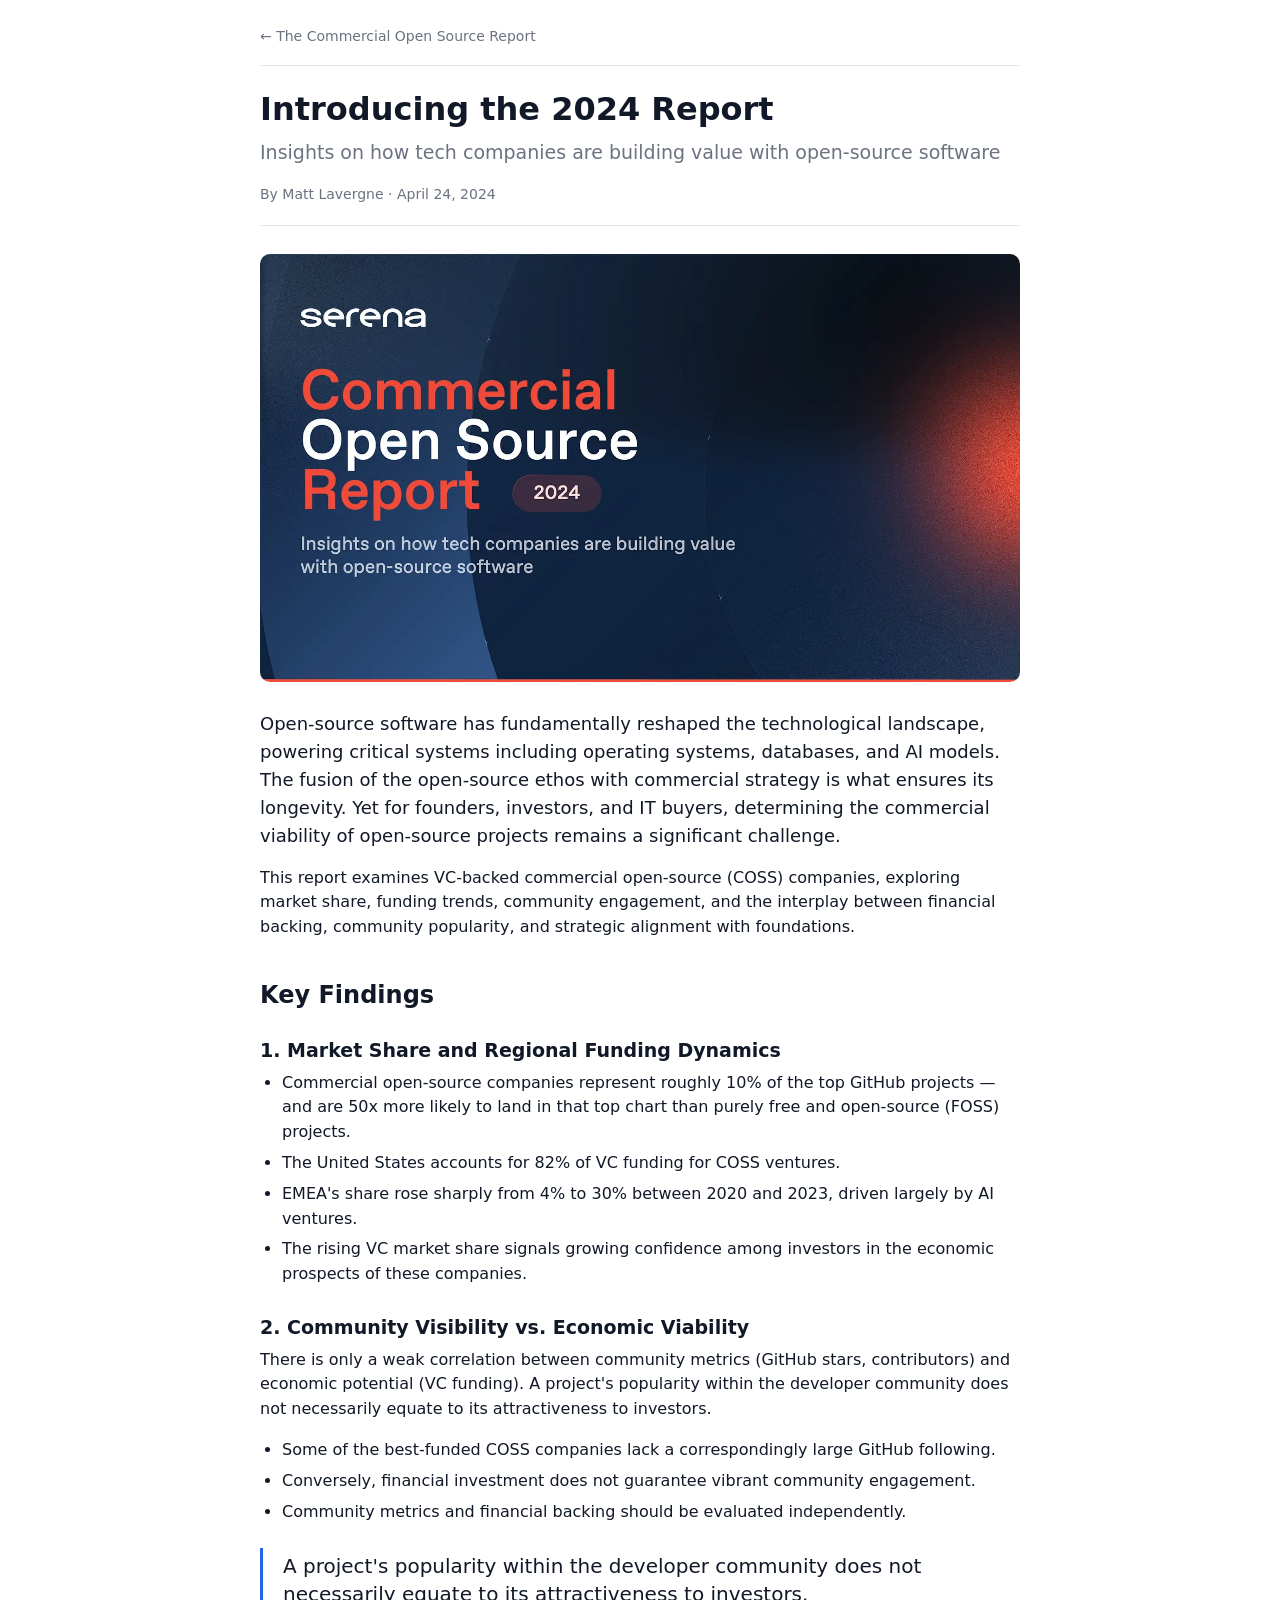
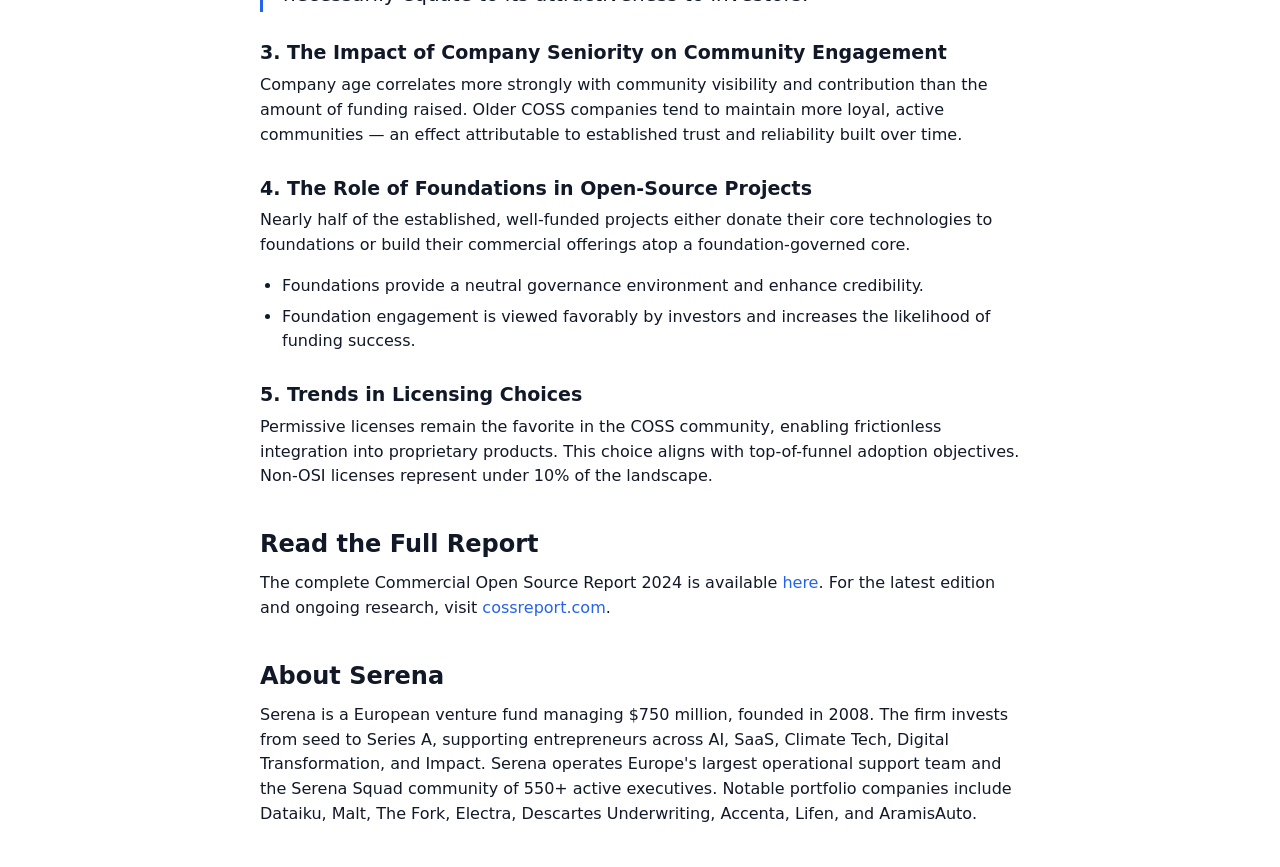
==== introducing-the-2024-report.html @ ab25f58d "add 2024 report article + fix home page link to avoid duplicated url" ====
<!doctype html>
<html lang="en">
<head>
  <meta charset="utf-8" />
  <meta name="viewport" content="width=device-width, initial-scale=1" />
  <title>Introducing the 2024 Report — The Commercial Open Source Report</title>
  <meta name="description" content="Insights on how tech companies are building value with open-source software. Highlights from the Commercial Open Source Report 2024: market share, regional funding, community engagement, foundations, and licensing trends." />
  <meta name="keywords" content="commercial open source, COSS, open source report 2024, venture capital, GitHub, open source foundations, open source licensing, Serena Capital, Matthieu Lavergne" />
  <link rel="canonical" href="https://cossreport.com/introducing-the-2024-report.html" />
  <link rel="preconnect" href="https://docs.google.com" />

  <!-- Open Graph / Facebook -->
  <meta property="og:type" content="article" />
  <meta property="og:title" content="Introducing the 2024 Report" />
  <meta property="og:description" content="Insights on how tech companies are building value with open-source software." />
  <meta property="og:url" content="https://cossreport.com/introducing-the-2024-report.html" />
  <meta property="og:image" content="https://cossreport.com/assets/1_OHlVWCBgszJWWDDEQt6hXA.webp" />

  <!-- Twitter -->
  <meta property="twitter:card" content="summary_large_image" />
  <meta property="twitter:title" content="Introducing the 2024 Report" />
  <meta property="twitter:description" content="Insights on how tech companies are building value with open-source software." />
  <meta property="twitter:image" content="https://cossreport.com/assets/1_OHlVWCBgszJWWDDEQt6hXA.webp" />

  <!-- Structured Data -->
  <script type="application/ld+json">
  {
    "@context": "https://schema.org",
    "@type": "Article",
    "headline": "Introducing the 2024 Report",
    "description": "Insights on how tech companies are building value with open-source software.",
    "url": "https://cossreport.com/introducing-the-2024-report.html",
    "author": {
      "@type": "Person",
      "name": "Matt Lavergne",
      "jobTitle": "Partner",
      "worksFor": {
        "@type": "Organization",
        "name": "Serena Capital"
      },
      "url": "https://github.com/Krasavchik"
    },
    "publisher": {
      "@type": "Organization",
      "name": "Serena Capital",
      "url": "https://www.serena.vc"
    },
    "datePublished": "2024-04-24",
    "inLanguage": "en"
  }
  </script>
  <style>
    :root {
      --bg: #ffffff;
      --text: #111827;
      --muted: #6b7280;
      --border: #e5e7eb;
      --link: #2563eb;
    }
    @media (prefers-color-scheme: dark) {
      :root {
        --bg: #0b0f17;
        --text: #e5e7eb;
        --muted: #9ca3af;
        --border: #1f2937;
        --link: #60a5fa;
      }
    }
    body {
      margin: 0; background: var(--bg); color: var(--text);
      font: 16px/1.55 system-ui, -apple-system, Segoe UI, Roboto, Ubuntu, Cantarell, Noto Sans, Helvetica Neue, Arial;
    }
    a { color: var(--link); text-decoration: none; }
    a:hover { text-decoration: underline; }
    .wrap { max-width: 760px; margin: 0 auto; padding: 24px; }
    header { padding-bottom: 16px; border-bottom: 1px solid var(--border); }
    .back { color: var(--muted); font-size: 14px; }
    .back:hover { color: var(--link); }

    article { margin-top: 24px; }
    article h1 { font-size: 32px; line-height: 1.2; margin: 0 0 10px; }
    article .deck { font-size: 19px; color: var(--muted); margin: 0 0 16px; }
    article .byline { color: var(--muted); font-size: 14px; padding-bottom: 20px; border-bottom: 1px solid var(--border); }
    article h2 { font-size: 24px; line-height: 1.25; margin: 40px 0 12px; }
    article h3 { font-size: 19px; line-height: 1.3; margin: 28px 0 8px; }
    article p { margin: 0 0 16px; }
    article ul, article ol { margin: 0 0 16px; padding-left: 22px; }
    article li { margin: 6px 0; }
    article blockquote {
      margin: 24px 0; padding: 4px 0 4px 20px;
      border-left: 3px solid var(--link);
      font-size: 20px; line-height: 1.4; color: var(--text);
    }
    article figure { margin: 28px 0; }
    article figure img {
      width: 100%; height: auto; display: block;
      border: 1px solid var(--border); border-radius: 10px; background: #fff;
    }
    article figure.hero img { border: 0; }
    article figcaption { color: var(--muted); font-size: 13px; margin-top: 8px; text-align: center; }
    .lead { font-size: 18px; }
    .disclaimer { margin-top: 40px; padding-top: 16px; border-top: 1px solid var(--border); color: var(--muted); font-size: 13px; }
    footer { margin-top: 28px; padding-top: 16px; border-top: 1px solid var(--border); color: var(--muted); font-size: 14px; }
  </style>

  <!-- Google tag (gtag.js) -->
  <script async src="https://www.googletagmanager.com/gtag/js?id=G-7HDH4NR8Z2"></script>
  <script>
    window.dataLayer = window.dataLayer || [];
    function gtag(){dataLayer.push(arguments);}
    gtag('js', new Date());
    gtag('config', 'G-7HDH4NR8Z2');
  </script>
</head>
<body>
  <div class="wrap">
    <header>
      <a class="back" href="./">← The Commercial Open Source Report</a>
    </header>

    <article>
      <h1>Introducing the 2024 Report</h1>
      <p class="deck">Insights on how tech companies are building value with open-source software</p>
      <div class="byline">By Matt Lavergne · April 24, 2024</div>

      <figure class="hero">
        <img src="./assets/1_OHlVWCBgszJWWDDEQt6hXA.webp" alt="Commercial Open Source Report 2024 — Insights on how tech companies are building value with open-source software" />
      </figure>

      <p class="lead">Open-source software has fundamentally reshaped the technological landscape, powering critical systems including operating systems, databases, and AI models. The fusion of the open-source ethos with commercial strategy is what ensures its longevity. Yet for founders, investors, and IT buyers, determining the commercial viability of open-source projects remains a significant challenge.</p>

      <p>This report examines VC-backed commercial open-source (COSS) companies, exploring market share, funding trends, community engagement, and the interplay between financial backing, community popularity, and strategic alignment with foundations.</p>

      <h2>Key Findings</h2>

      <h3>1. Market Share and Regional Funding Dynamics</h3>
      <ul>
        <li>Commercial open-source companies represent roughly 10% of the top GitHub projects — and are 50x more likely to land in that top chart than purely free and open-source (FOSS) projects.</li>
        <li>The United States accounts for 82% of VC funding for COSS ventures.</li>
        <li>EMEA's share rose sharply from 4% to 30% between 2020 and 2023, driven largely by AI ventures.</li>
        <li>The rising VC market share signals growing confidence among investors in the economic prospects of these companies.</li>
      </ul>

      <h3>2. Community Visibility vs. Economic Viability</h3>
      <p>There is only a weak correlation between community metrics (GitHub stars, contributors) and economic potential (VC funding). A project's popularity within the developer community does not necessarily equate to its attractiveness to investors.</p>
      <ul>
        <li>Some of the best-funded COSS companies lack a correspondingly large GitHub following.</li>
        <li>Conversely, financial investment does not guarantee vibrant community engagement.</li>
        <li>Community metrics and financial backing should be evaluated independently.</li>
      </ul>

      <blockquote>A project's popularity within the developer community does not necessarily equate to its attractiveness to investors.</blockquote>

      <h3>3. The Impact of Company Seniority on Community Engagement</h3>
      <p>Company age correlates more strongly with community visibility and contribution than the amount of funding raised. Older COSS companies tend to maintain more loyal, active communities — an effect attributable to established trust and reliability built over time.</p>

      <h3>4. The Role of Foundations in Open-Source Projects</h3>
      <p>Nearly half of the established, well-funded projects either donate their core technologies to foundations or build their commercial offerings atop a foundation-governed core.</p>
      <ul>
        <li>Foundations provide a neutral governance environment and enhance credibility.</li>
        <li>Foundation engagement is viewed favorably by investors and increases the likelihood of funding success.</li>
      </ul>

      <h3>5. Trends in Licensing Choices</h3>
      <p>Permissive licenses remain the favorite in the COSS community, enabling frictionless integration into proprietary products. This choice aligns with top-of-funnel adoption objectives. Non-OSI licenses represent under 10% of the landscape.</p>

      <h2>Read the Full Report</h2>
      <p>The complete Commercial Open Source Report 2024 is available <a href="https://docsend.com/view/zgbwtzgj72nvzszq?utm_source=cossreport.com&amp;utm_medium=referral&amp;utm_campaign=coss-report-2024" rel="noopener" target="_blank">here</a>. For the latest edition and ongoing research, visit <a href="./">cossreport.com</a>.</p>

      <h2>About Serena</h2>
      <p>Serena is a European venture fund managing $750 million, founded in 2008. The firm invests from seed to Series A, supporting entrepreneurs across AI, SaaS, Climate Tech, Digital Transformation, and Impact. Serena operates Europe's largest operational support team and the Serena Squad community of 550+ active executives. Notable portfolio companies include Dataiku, Malt, The Fork, Electra, Descartes Underwriting, Accenta, Lifen, and AramisAuto.</p>
    </article>
  </div>

  <script>
    document.getElementById('y').textContent = new Date().getFullYear();
  </script>
</body>
</html>
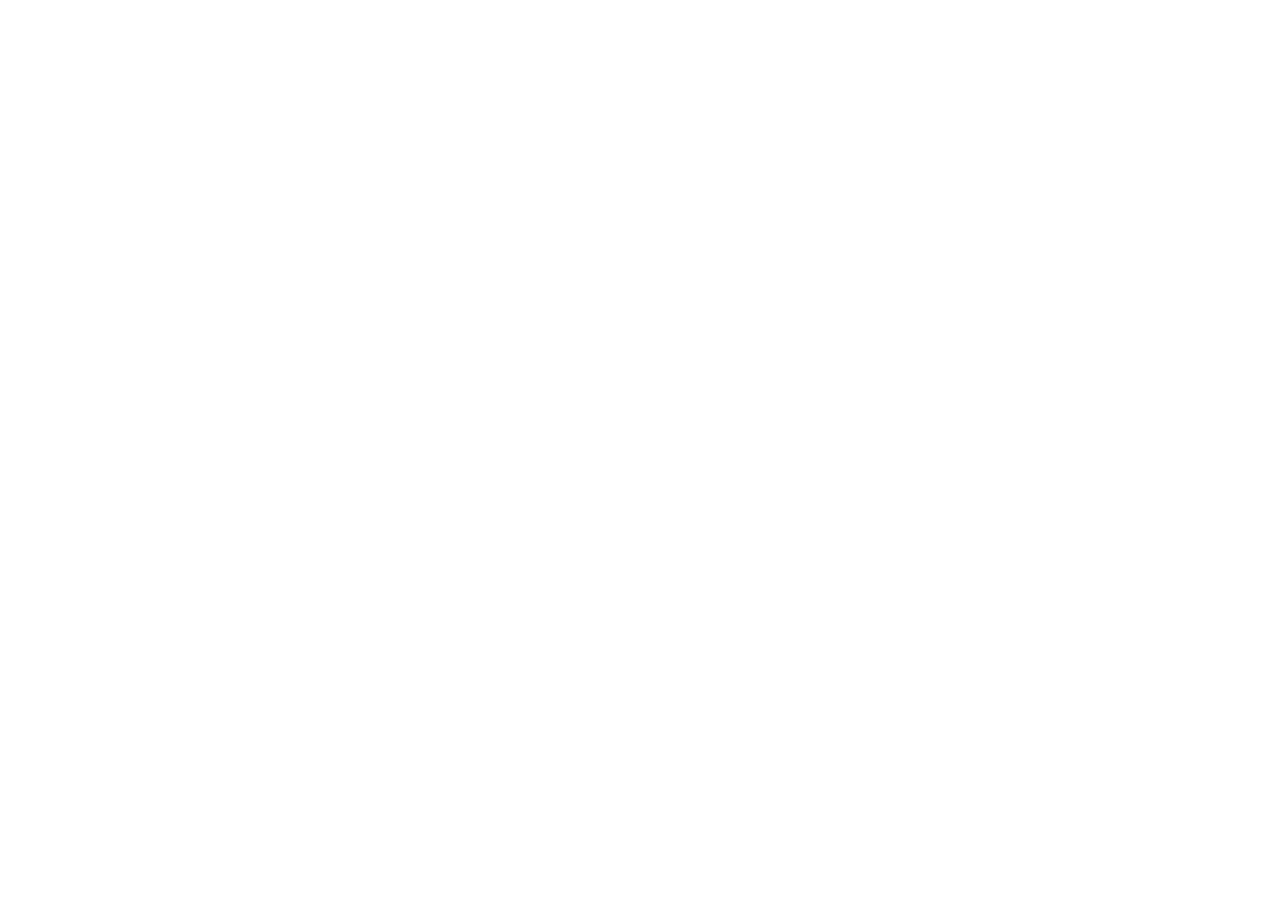
==== commit 77dde8e6: "redirect articles to substack" ====
--- a/introducing-the-2024-report.html
+++ b/introducing-the-2024-report.html
@@ -2,178 +2,13 @@
 <html lang="en">
 <head>
   <meta charset="utf-8" />
-  <meta name="viewport" content="width=device-width, initial-scale=1" />
-  <title>Introducing the 2024 Report — The Commercial Open Source Report</title>
-  <meta name="description" content="Insights on how tech companies are building value with open-source software. Highlights from the Commercial Open Source Report 2024: market share, regional funding, community engagement, foundations, and licensing trends." />
-  <meta name="keywords" content="commercial open source, COSS, open source report 2024, venture capital, GitHub, open source foundations, open source licensing, Serena Capital, Matthieu Lavergne" />
-  <link rel="canonical" href="https://cossreport.com/introducing-the-2024-report.html" />
-  <link rel="preconnect" href="https://docs.google.com" />
-
-  <!-- Open Graph / Facebook -->
-  <meta property="og:type" content="article" />
-  <meta property="og:title" content="Introducing the 2024 Report" />
-  <meta property="og:description" content="Insights on how tech companies are building value with open-source software." />
-  <meta property="og:url" content="https://cossreport.com/introducing-the-2024-report.html" />
-  <meta property="og:image" content="https://cossreport.com/assets/1_OHlVWCBgszJWWDDEQt6hXA.webp" />
-
-  <!-- Twitter -->
-  <meta property="twitter:card" content="summary_large_image" />
-  <meta property="twitter:title" content="Introducing the 2024 Report" />
-  <meta property="twitter:description" content="Insights on how tech companies are building value with open-source software." />
-  <meta property="twitter:image" content="https://cossreport.com/assets/1_OHlVWCBgszJWWDDEQt6hXA.webp" />
-
-  <!-- Structured Data -->
-  <script type="application/ld+json">
-  {
-    "@context": "https://schema.org",
-    "@type": "Article",
-    "headline": "Introducing the 2024 Report",
-    "description": "Insights on how tech companies are building value with open-source software.",
-    "url": "https://cossreport.com/introducing-the-2024-report.html",
-    "author": {
-      "@type": "Person",
-      "name": "Matt Lavergne",
-      "jobTitle": "Partner",
-      "worksFor": {
-        "@type": "Organization",
-        "name": "Serena Capital"
-      },
-      "url": "https://github.com/Krasavchik"
-    },
-    "publisher": {
-      "@type": "Organization",
-      "name": "Serena Capital",
-      "url": "https://www.serena.vc"
-    },
-    "datePublished": "2024-04-24",
-    "inLanguage": "en"
-  }
-  </script>
-  <style>
-    :root {
-      --bg: #ffffff;
-      --text: #111827;
-      --muted: #6b7280;
-      --border: #e5e7eb;
-      --link: #2563eb;
-    }
-    @media (prefers-color-scheme: dark) {
-      :root {
-        --bg: #0b0f17;
-        --text: #e5e7eb;
-        --muted: #9ca3af;
-        --border: #1f2937;
-        --link: #60a5fa;
-      }
-    }
-    body {
-      margin: 0; background: var(--bg); color: var(--text);
-      font: 16px/1.55 system-ui, -apple-system, Segoe UI, Roboto, Ubuntu, Cantarell, Noto Sans, Helvetica Neue, Arial;
-    }
-    a { color: var(--link); text-decoration: none; }
-    a:hover { text-decoration: underline; }
-    .wrap { max-width: 760px; margin: 0 auto; padding: 24px; }
-    header { padding-bottom: 16px; border-bottom: 1px solid var(--border); }
-    .back { color: var(--muted); font-size: 14px; }
-    .back:hover { color: var(--link); }
-
-    article { margin-top: 24px; }
-    article h1 { font-size: 32px; line-height: 1.2; margin: 0 0 10px; }
-    article .deck { font-size: 19px; color: var(--muted); margin: 0 0 16px; }
-    article .byline { color: var(--muted); font-size: 14px; padding-bottom: 20px; border-bottom: 1px solid var(--border); }
-    article h2 { font-size: 24px; line-height: 1.25; margin: 40px 0 12px; }
-    article h3 { font-size: 19px; line-height: 1.3; margin: 28px 0 8px; }
-    article p { margin: 0 0 16px; }
-    article ul, article ol { margin: 0 0 16px; padding-left: 22px; }
-    article li { margin: 6px 0; }
-    article blockquote {
-      margin: 24px 0; padding: 4px 0 4px 20px;
-      border-left: 3px solid var(--link);
-      font-size: 20px; line-height: 1.4; color: var(--text);
-    }
-    article figure { margin: 28px 0; }
-    article figure img {
-      width: 100%; height: auto; display: block;
-      border: 1px solid var(--border); border-radius: 10px; background: #fff;
-    }
-    article figure.hero img { border: 0; }
-    article figcaption { color: var(--muted); font-size: 13px; margin-top: 8px; text-align: center; }
-    .lead { font-size: 18px; }
-    .disclaimer { margin-top: 40px; padding-top: 16px; border-top: 1px solid var(--border); color: var(--muted); font-size: 13px; }
-    footer { margin-top: 28px; padding-top: 16px; border-top: 1px solid var(--border); color: var(--muted); font-size: 14px; }
-  </style>
-
-  <!-- Google tag (gtag.js) -->
-  <script async src="https://www.googletagmanager.com/gtag/js?id=G-7HDH4NR8Z2"></script>
-  <script>
-    window.dataLayer = window.dataLayer || [];
-    function gtag(){dataLayer.push(arguments);}
-    gtag('js', new Date());
-    gtag('config', 'G-7HDH4NR8Z2');
-  </script>
+  <title>Introducing the 2024 Report — Moved</title>
+  <link rel="canonical" href="https://missingprimitives.com/p/the-commercial-open-source-report" />
+  <meta name="robots" content="noindex, follow" />
+  <meta http-equiv="refresh" content="0; url=https://missingprimitives.com/p/the-commercial-open-source-report" />
+  <script>window.location.replace("https://missingprimitives.com/p/the-commercial-open-source-report");</script>
 </head>
 <body>
-  <div class="wrap">
-    <header>
-      <a class="back" href="./">← The Commercial Open Source Report</a>
-    </header>
-
-    <article>
-      <h1>Introducing the 2024 Report</h1>
-      <p class="deck">Insights on how tech companies are building value with open-source software</p>
-      <div class="byline">By Matt Lavergne · April 24, 2024</div>
-
-      <figure class="hero">
-        <img src="./assets/1_OHlVWCBgszJWWDDEQt6hXA.webp" alt="Commercial Open Source Report 2024 — Insights on how tech companies are building value with open-source software" />
-      </figure>
-
-      <p class="lead">Open-source software has fundamentally reshaped the technological landscape, powering critical systems including operating systems, databases, and AI models. The fusion of the open-source ethos with commercial strategy is what ensures its longevity. Yet for founders, investors, and IT buyers, determining the commercial viability of open-source projects remains a significant challenge.</p>
-
-      <p>This report examines VC-backed commercial open-source (COSS) companies, exploring market share, funding trends, community engagement, and the interplay between financial backing, community popularity, and strategic alignment with foundations.</p>
-
-      <h2>Key Findings</h2>
-
-      <h3>1. Market Share and Regional Funding Dynamics</h3>
-      <ul>
-        <li>Commercial open-source companies represent roughly 10% of the top GitHub projects — and are 50x more likely to land in that top chart than purely free and open-source (FOSS) projects.</li>
-        <li>The United States accounts for 82% of VC funding for COSS ventures.</li>
-        <li>EMEA's share rose sharply from 4% to 30% between 2020 and 2023, driven largely by AI ventures.</li>
-        <li>The rising VC market share signals growing confidence among investors in the economic prospects of these companies.</li>
-      </ul>
-
-      <h3>2. Community Visibility vs. Economic Viability</h3>
-      <p>There is only a weak correlation between community metrics (GitHub stars, contributors) and economic potential (VC funding). A project's popularity within the developer community does not necessarily equate to its attractiveness to investors.</p>
-      <ul>
-        <li>Some of the best-funded COSS companies lack a correspondingly large GitHub following.</li>
-        <li>Conversely, financial investment does not guarantee vibrant community engagement.</li>
-        <li>Community metrics and financial backing should be evaluated independently.</li>
-      </ul>
-
-      <blockquote>A project's popularity within the developer community does not necessarily equate to its attractiveness to investors.</blockquote>
-
-      <h3>3. The Impact of Company Seniority on Community Engagement</h3>
-      <p>Company age correlates more strongly with community visibility and contribution than the amount of funding raised. Older COSS companies tend to maintain more loyal, active communities — an effect attributable to established trust and reliability built over time.</p>
-
-      <h3>4. The Role of Foundations in Open-Source Projects</h3>
-      <p>Nearly half of the established, well-funded projects either donate their core technologies to foundations or build their commercial offerings atop a foundation-governed core.</p>
-      <ul>
-        <li>Foundations provide a neutral governance environment and enhance credibility.</li>
-        <li>Foundation engagement is viewed favorably by investors and increases the likelihood of funding success.</li>
-      </ul>
-
-      <h3>5. Trends in Licensing Choices</h3>
-      <p>Permissive licenses remain the favorite in the COSS community, enabling frictionless integration into proprietary products. This choice aligns with top-of-funnel adoption objectives. Non-OSI licenses represent under 10% of the landscape.</p>
-
-      <h2>Read the Full Report</h2>
-      <p>The complete Commercial Open Source Report 2024 is available <a href="https://docsend.com/view/zgbwtzgj72nvzszq?utm_source=cossreport.com&amp;utm_medium=referral&amp;utm_campaign=coss-report-2024" rel="noopener" target="_blank">here</a>. For the latest edition and ongoing research, visit <a href="./">cossreport.com</a>.</p>
-
-      <h2>About Serena</h2>
-      <p>Serena is a European venture fund managing $750 million, founded in 2008. The firm invests from seed to Series A, supporting entrepreneurs across AI, SaaS, Climate Tech, Digital Transformation, and Impact. Serena operates Europe's largest operational support team and the Serena Squad community of 550+ active executives. Notable portfolio companies include Dataiku, Malt, The Fork, Electra, Descartes Underwriting, Accenta, Lifen, and AramisAuto.</p>
-    </article>
-  </div>
-
-  <script>
-    document.getElementById('y').textContent = new Date().getFullYear();
-  </script>
+  <p>This article has moved to <a href="https://missingprimitives.com/p/the-commercial-open-source-report">https://missingprimitives.com/p/the-commercial-open-source-report</a>.</p>
 </body>
 </html>
